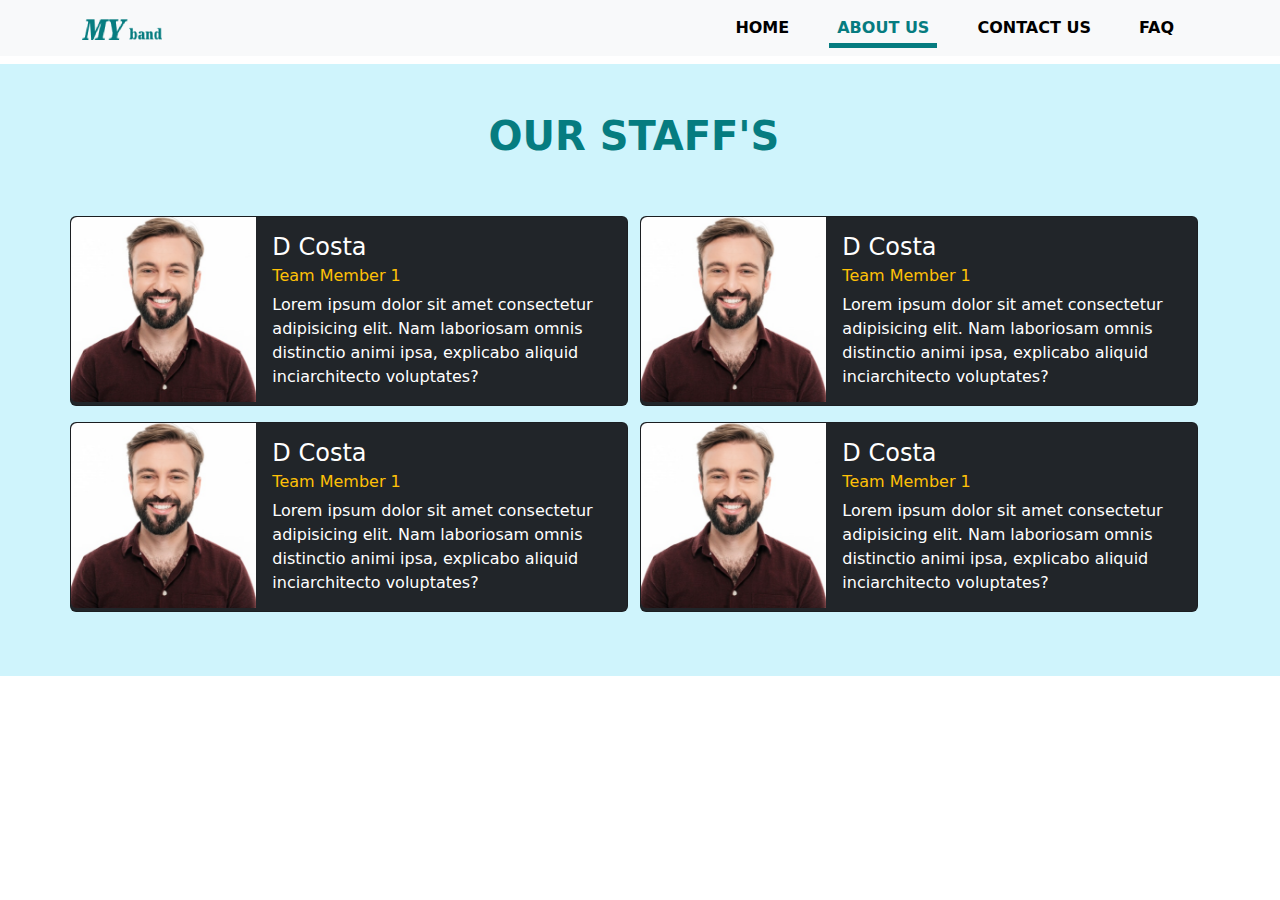
==== about-us.html @ 80c5cfb9 "about us page started" ====
<!doctype html>
<html lang="en">

<head>
    <title>Home - My Band</title>
    <meta charset="utf-8">
    <meta name="viewport" content="width=device-width, initial-scale=1">

    <!-- Website Icon -->
    <link rel="icon" href="assets/img/icon.ico">

    <!-- Bootstrap CSS CDN -->
    <link href="https://cdn.jsdelivr.net/npm/bootstrap@5.3.3/dist/css/bootstrap.min.css" rel="stylesheet">

    <!-- Custom CSS -->
    <link rel="stylesheet" href="assets/css/main.css">
</head>

<body>

    <!-- Navbar Section Start -->
    <nav id="navbar" class="navbar navbar-expand-lg bg-body-tertiary mb-2">
        <div class="container">
            <a class="navbar-brand" href="index.html">
                <img src="assets/img/logo.png" alt="">
            </a>
            <button class="navbar-toggler" type="button" data-bs-toggle="collapse"
                data-bs-target="#navbarSupportedContent" aria-controls="navbarSupportedContent" aria-expanded="false">
                <span class="navbar-toggler-icon"></span>
            </button>
            <div class="collapse navbar-collapse" id="navbarSupportedContent">
                <ul class="navbar-nav ms-auto mb-2 mb-lg-0 text-uppercase fw-semibold">
                    <li class="nav-item px-3">
                        <a class="nav-link" aria-current="page" href="index.html">Home</a>
                    </li>
                    <li class="nav-item px-3">
                        <a class="nav-link active" aria-current="page" href="about-us.html">About Us</a>
                    </li>
                    <li class="nav-item px-3">
                        <a class="nav-link" aria-current="page" href="contact-us.html">Contact Us</a>
                    </li>
                    <li class="nav-item px-3">
                        <a class="nav-link" aria-current="page" href="faq.html">FAQ</a>
                    </li>
                </ul>
            </div>
        </div>
    </nav>
    <!-- Navbar Section End -->

    <!-- Staff Profile Section Start -->
    <section id="staff" class="bg-info-subtle">
        <section class="container py-5">

            <div class="row">
                <!-- Title Start -->
                <div class="title col-12 col-md-8 offset-md-2 text-center text-uppercase fw-semibold mb-5">
                    <h1 class="h1">our staff's</h1>
                </div>
                <!-- Title End -->

                <div class=" col-12 col-md-6 mb-3">
                    <div class="card text-bg-dark">
                        <div class="row g-0">
                            <div class="col-md-4">
                                <img src="assets/img/f-3.jpg" class="d-block w-100 rounded-start" alt="...">
                            </div>
                            <div class="col-md-8">
                                <div class="card-body">
                                    <h4 class="card-title">D Costa</h4>
                                    <h6 class="card-subtitle text-warning mb-2">Team Member 1</h6>
                                    <p class="card-text">
                                        Lorem ipsum dolor sit amet consectetur adipisicing elit. Nam laboriosam omnis
                                        distinctio animi ipsa, explicabo aliquid inciarchitecto voluptates?
                                    </p>
                                </div>
                            </div>
                        </div>
                    </div>
                </div><!-- Single Card End -->
                <div class=" col-12 col-md-6 mb-3">
                    <div class="card text-bg-dark">
                        <div class="row g-0">
                            <div class="col-md-4">
                                <img src="assets/img/f-3.jpg" class="d-block w-100 rounded-start" alt="...">
                            </div>
                            <div class="col-md-8">
                                <div class="card-body">
                                    <h4 class="card-title">D Costa</h4>
                                    <h6 class="card-subtitle text-warning mb-2">Team Member 1</h6>
                                    <p class="card-text">
                                        Lorem ipsum dolor sit amet consectetur adipisicing elit. Nam laboriosam omnis
                                        distinctio animi ipsa, explicabo aliquid inciarchitecto voluptates?
                                    </p>
                                </div>
                            </div>
                        </div>
                    </div>
                </div><!-- Single Card End -->
                <div class=" col-12 col-md-6 mb-3">
                    <div class="card text-bg-dark">
                        <div class="row g-0">
                            <div class="col-md-4">
                                <img src="assets/img/f-3.jpg" class="d-block w-100 rounded-start" alt="...">
                            </div>
                            <div class="col-md-8">
                                <div class="card-body">
                                    <h4 class="card-title">D Costa</h4>
                                    <h6 class="card-subtitle text-warning mb-2">Team Member 1</h6>
                                    <p class="card-text">
                                        Lorem ipsum dolor sit amet consectetur adipisicing elit. Nam laboriosam omnis
                                        distinctio animi ipsa, explicabo aliquid inciarchitecto voluptates?
                                    </p>
                                </div>
                            </div>
                        </div>
                    </div>
                </div><!-- Single Card End -->
                <div class=" col-12 col-md-6 mb-3">
                    <div class="card text-bg-dark">
                        <div class="row g-0">
                            <div class="col-md-4">
                                <img src="assets/img/f-3.jpg" class="d-block w-100 rounded-start" alt="...">
                            </div>
                            <div class="col-md-8">
                                <div class="card-body">
                                    <h4 class="card-title">D Costa</h4>
                                    <h6 class="card-subtitle text-warning mb-2">Team Member 1</h6>
                                    <p class="card-text">
                                        Lorem ipsum dolor sit amet consectetur adipisicing elit. Nam laboriosam omnis
                                        distinctio animi ipsa, explicabo aliquid inciarchitecto voluptates?
                                    </p>
                                </div>
                            </div>
                        </div>
                    </div>
                </div><!-- Single Card End -->
            </div>
        </section>
    </section>
    <!-- Staff Profile Section End -->

</body>

</html>
---- assets/css/main.css ----
/* common codes start */
:root {
    --light-color: #fff;
    --dark-color: #000;
    --primary-color: #067c80;
}

.title {

    color: var(--primary-color);

    & h1 {
        color: var(--primary-color);
        font-weight: 700;
    }
}

/* common codes end */

/* navbar section start */
#navbar .navbar-nav .nav-link.active,
.navbar-nav .nav-link.show {
    color: var(--primary-color);
}

.nav-link {
    color: var(--dark-color);
    transition: color .15s ease-in-out, background-color .15s ease-in-out, border-color .15s ease-in-out;
    position: relative;

    &:hover {
        color: var(--primary-color);
    }

    &::after {
        position: absolute;
        left: 0;
        bottom: 0;
        width: 100%;
        height: 5px;
        background: var(--primary-color);
        content: "";
        transition: width .15s ease-in-out;
        width: 0;
    }

    &:hover::after,
    &.active::after {
        width: 100%;
    }

}

/* navbar section end */

/* footer section start */
#footer {
    background: linear-gradient(rgba(10, 168, 173, 0.7), rgba(6, 124, 128, .7));
}

.footer-text p a {
    position: relative;
    transition: .5s;

    &::after {
        position: absolute;
        left: 0;
        bottom: -5px;
        width: 100%;
        height: 3px;
        background: var(--light-color);
        content: "";
        transition: width .5s ease-in-out;
        width: 0;
    }

    &:hover::after {
        width: 100%;
    }
}

/* footer section end */

/* Homepage CSS Start */

/* Band Details Section Start */
.band-content {
    border: 1px solid var(--primary-color);
}

/* Band Details Section End */

/* Feedback Section Start */
.feedback-card {
    background: linear-gradient(to bottom, #007bff 35%, #ffffff 30%);
    /* Change #007bff to your desired top color */
    border-radius: 10px;
}
/* Feedback Section End */

/* Homepage CSS End */

/* About Us CSS Start */
.row>* {
    padding-left: 0;
}
/* About Us CSS End */
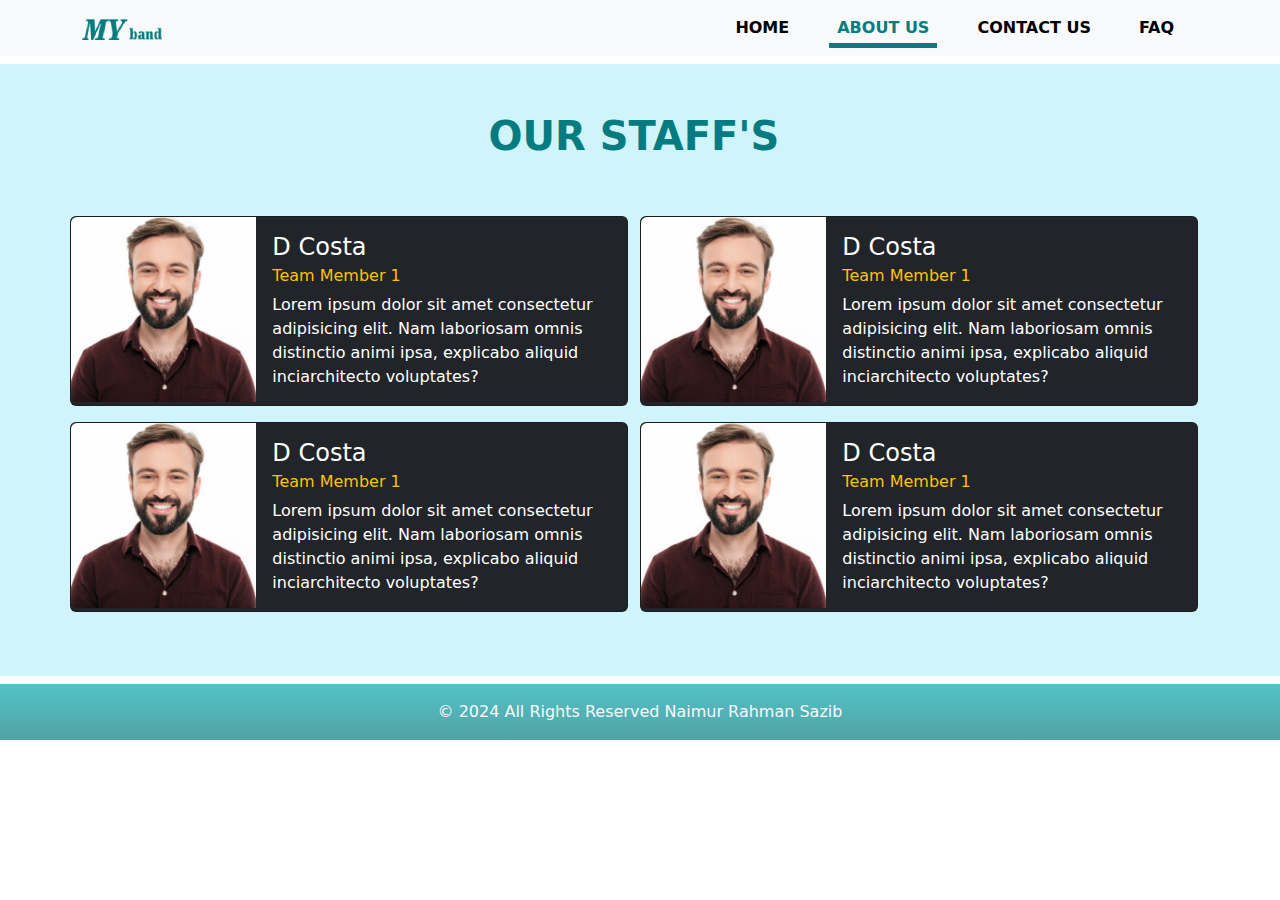
==== commit af667268: "footer added in about us page" ====
--- a/about-us.html
+++ b/about-us.html
@@ -140,6 +140,18 @@
     </section>
     <!-- Staff Profile Section End -->
 
+    <!-- Footer Section Start -->
+    <footer id="footer" class="footer mt-2">
+        <div class="footer-text py-3 text-center text-light">
+            <p class="m-0">
+                &copy; 2024 All Rights Reserved
+                <a href="https://www.facebook.com/nr.sazib" target="_blank"
+                    class="text-decoration-none text-light">Naimur Rahman Sazib</a>
+            </p>
+        </div>
+    </footer>
+    <!-- Footer Section End -->
+
 </body>
 
 </html>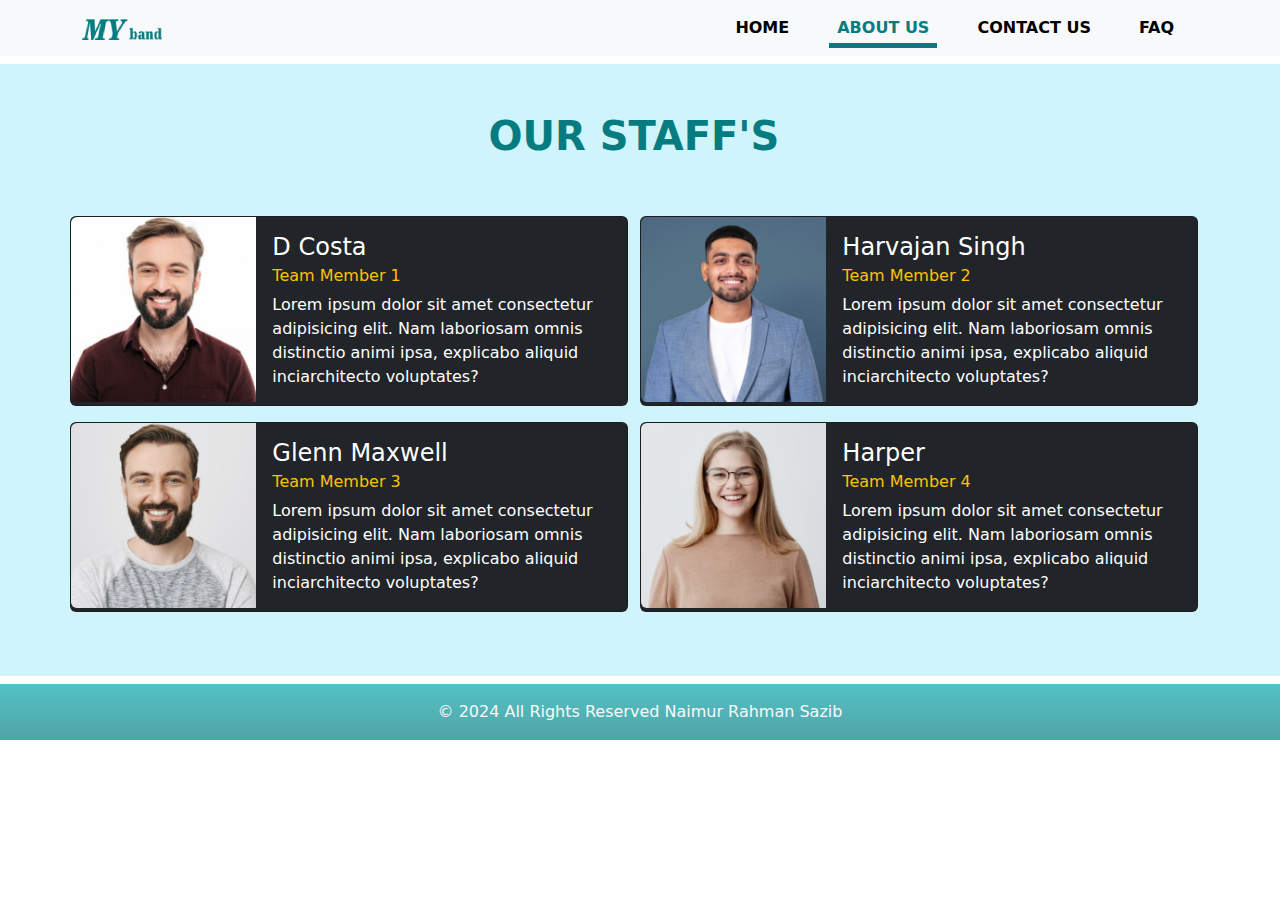
==== commit 80cf797c: "typo fixed" ====
--- a/about-us.html
+++ b/about-us.html
@@ -82,12 +82,12 @@
                     <div class="card text-bg-dark">
                         <div class="row g-0">
                             <div class="col-md-4">
-                                <img src="assets/img/f-3.jpg" class="d-block w-100 rounded-start" alt="...">
+                                <img src="assets/img/f-4.jpg" class="d-block w-100 rounded-start" alt="...">
                             </div>
                             <div class="col-md-8">
                                 <div class="card-body">
-                                    <h4 class="card-title">D Costa</h4>
-                                    <h6 class="card-subtitle text-warning mb-2">Team Member 1</h6>
+                                    <h4 class="card-title">Harvajan Singh</h4>
+                                    <h6 class="card-subtitle text-warning mb-2">Team Member 2</h6>
                                     <p class="card-text">
                                         Lorem ipsum dolor sit amet consectetur adipisicing elit. Nam laboriosam omnis
                                         distinctio animi ipsa, explicabo aliquid inciarchitecto voluptates?
@@ -101,12 +101,12 @@
                     <div class="card text-bg-dark">
                         <div class="row g-0">
                             <div class="col-md-4">
-                                <img src="assets/img/f-3.jpg" class="d-block w-100 rounded-start" alt="...">
+                                <img src="assets/img/f-2.jpg" class="d-block w-100 rounded-start" alt="...">
                             </div>
                             <div class="col-md-8">
                                 <div class="card-body">
-                                    <h4 class="card-title">D Costa</h4>
-                                    <h6 class="card-subtitle text-warning mb-2">Team Member 1</h6>
+                                    <h4 class="card-title">Glenn Maxwell</h4>
+                                    <h6 class="card-subtitle text-warning mb-2">Team Member 3</h6>
                                     <p class="card-text">
                                         Lorem ipsum dolor sit amet consectetur adipisicing elit. Nam laboriosam omnis
                                         distinctio animi ipsa, explicabo aliquid inciarchitecto voluptates?
@@ -120,12 +120,12 @@
                     <div class="card text-bg-dark">
                         <div class="row g-0">
                             <div class="col-md-4">
-                                <img src="assets/img/f-3.jpg" class="d-block w-100 rounded-start" alt="...">
+                                <img src="assets/img/f-1.jpg" class="d-block w-100 rounded-start" alt="...">
                             </div>
                             <div class="col-md-8">
                                 <div class="card-body">
-                                    <h4 class="card-title">D Costa</h4>
-                                    <h6 class="card-subtitle text-warning mb-2">Team Member 1</h6>
+                                    <h4 class="card-title">Harper</h4>
+                                    <h6 class="card-subtitle text-warning mb-2">Team Member 4</h6>
                                     <p class="card-text">
                                         Lorem ipsum dolor sit amet consectetur adipisicing elit. Nam laboriosam omnis
                                         distinctio animi ipsa, explicabo aliquid inciarchitecto voluptates?
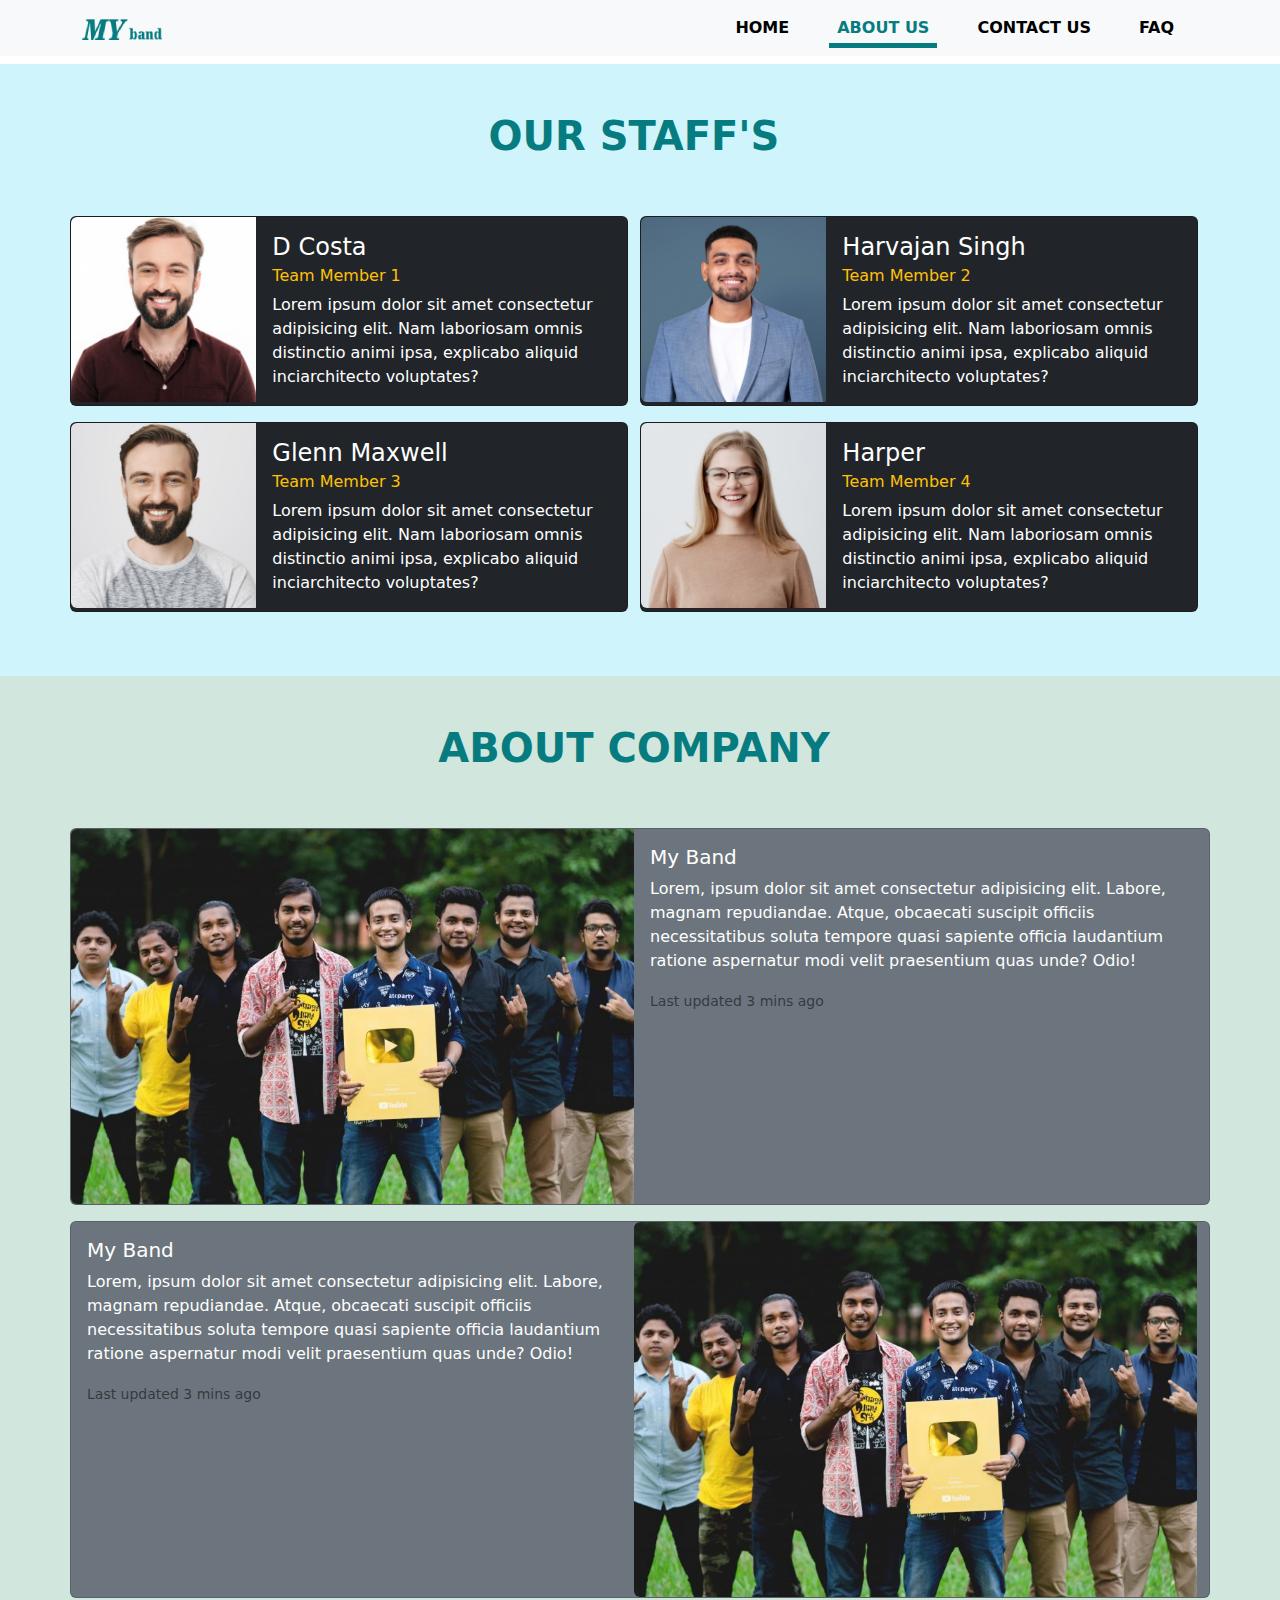
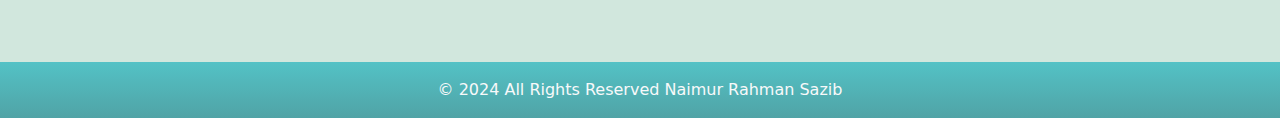
==== commit 2f5c93e1: "about us page completed" ====
--- a/about-us.html
+++ b/about-us.html
@@ -140,8 +140,60 @@
     </section>
     <!-- Staff Profile Section End -->
 
+    <!-- About Company Section Start -->
+    <section id="company" class="bg-success-subtle">
+        <section class="container py-5">
+
+            <div class="row">
+                <!-- Title Start -->
+                <div class="title col-12 col-md-8 offset-md-2 text-center text-uppercase fw-semibold mb-5">
+                    <h1 class="h1">About Company</h1>
+                </div>
+                <!-- Title End -->
+
+                <div class="card text-bg-secondary mb-3">
+                    <div class="row g-0">
+                        <div class="col-md-6">
+                            <img src="assets/img/about.jpg" class="img-fluid rounded-start" alt="...">
+                        </div>
+                        <div class="col-md-6">
+                            <div class="card-body">
+                                <h5 class="card-title">My Band</h5>
+                                <p class="card-text">
+                                    Lorem, ipsum dolor sit amet consectetur adipisicing elit. Labore, magnam repudiandae. Atque, obcaecati suscipit officiis necessitatibus soluta tempore quasi sapiente officia laudantium ratione aspernatur modi velit praesentium quas unde? Odio!
+                                </p>
+                                <p class="card-text"><small class="text-body-secondary">Last updated 3 mins ago</small>
+                                </p>
+                            </div>
+                        </div>
+                    </div>
+                </div><!-- Single Card End -->
+
+                <div class="card text-bg-secondary mb-3">
+                    <div class="row g-0">
+                        <div class="col-md-6">
+                            <div class="card-body">
+                                <h5 class="card-title">My Band</h5>
+                                <p class="card-text">
+                                    Lorem, ipsum dolor sit amet consectetur adipisicing elit. Labore, magnam repudiandae. Atque, obcaecati suscipit officiis necessitatibus soluta tempore quasi sapiente officia laudantium ratione aspernatur modi velit praesentium quas unde? Odio!
+                                </p>
+                                <p class="card-text"><small class="text-body-secondary">Last updated 3 mins ago</small>
+                                </p>
+                            </div>
+                        </div>
+                        <div class="col-md-6">
+                            <img src="assets/img/about.jpg" class="img-fluid rounded-start" alt="...">
+                        </div>
+                    </div>
+                </div><!-- Single Card End -->
+
+            </div>
+        </section>
+    </section>
+    <!-- About Company Section End -->
+
     <!-- Footer Section Start -->
-    <footer id="footer" class="footer mt-2">
+    <footer id="footer" class="footer">
         <div class="footer-text py-3 text-center text-light">
             <p class="m-0">
                 &copy; 2024 All Rights Reserved
